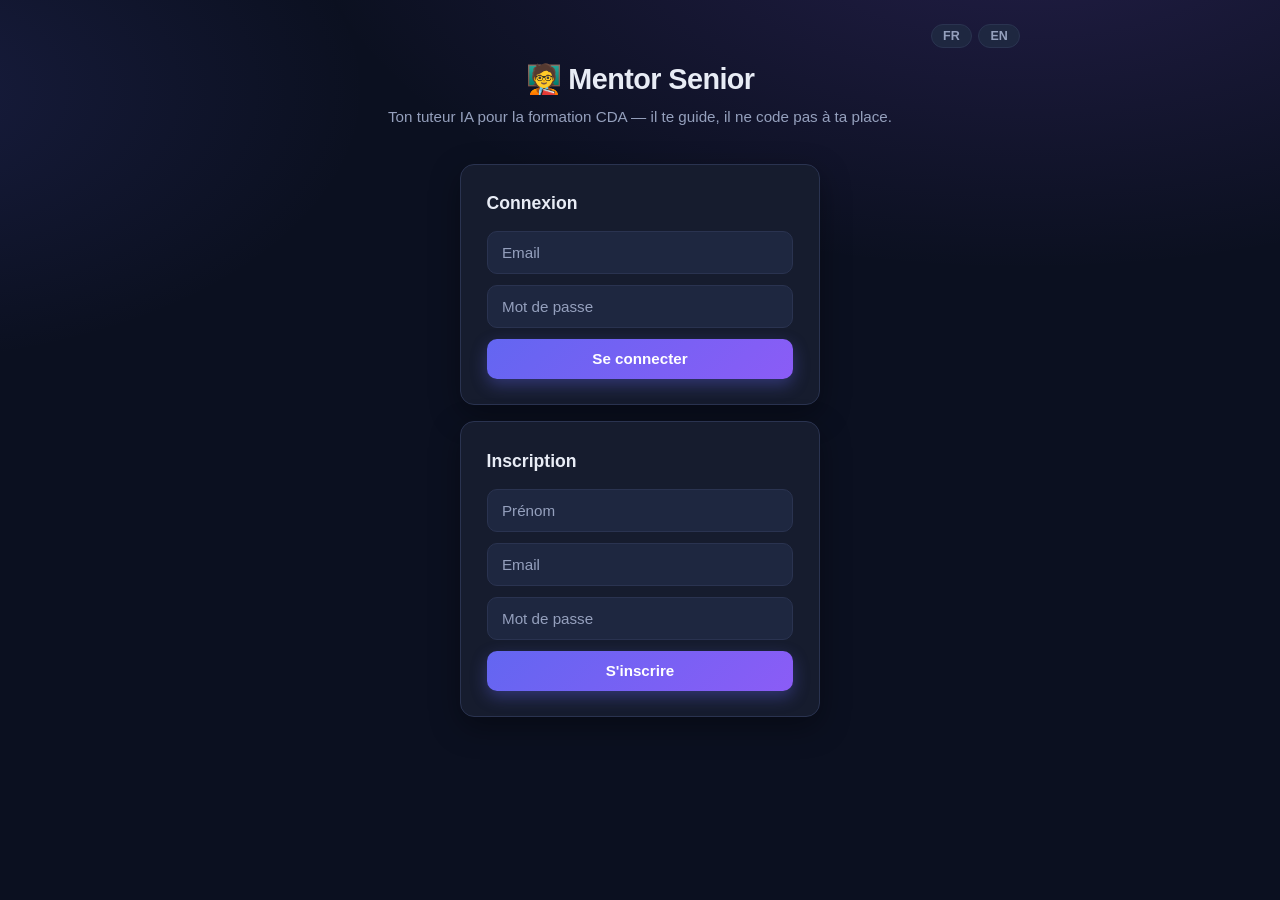
==== front/index.html @ 79ead321 "Initial commit - Agent Mentor CDA" ====
<!DOCTYPE html>
<html lang="fr">

<head>
    <meta charset="UTF-8">
    <meta name="viewport" content="width=device-width, initial-scale=1.0">
    <title>Mentor Senior - Assistant CDA</title>
    <link rel="stylesheet" href="css/style.css">
</head>

<body>

    <header>
        <div class="langues">
            <button type="button" data-lang="fr">FR</button>
            <button type="button" data-lang="en">EN</button>
        </div>
        <h1 data-i18n="title">🧑‍🏫 Mentor Senior</h1>
        <p data-i18n="subtitle">Ton tuteur IA pour la formation CDA — il te guide, il ne code pas à ta place.</p>
    </header>

    <!-- ═══════ VUE AUTH (visible si PAS connecté) ═══════ -->
    <div id="auth-view">
        <form id="login-form" class="auth-form">
            <h2>Connexion</h2>
            <input type="email" id="login-email" placeholder="Email" required>
            <input type="password" id="login-password" placeholder="Mot de passe" required>
            <button type="submit">Se connecter</button>
        </form>

        <form id="register-form" class="auth-form">
            <h2>Inscription</h2>
            <input type="text" id="register-firstname" placeholder="Prénom" required>
            <input type="email" id="register-email" placeholder="Email" required>
            <input type="password" id="register-password" placeholder="Mot de passe" required>
            <button type="submit">S'inscrire</button>
        </form>

        <p id="auth-error"></p>
    </div>

    <!-- ═══════ VUE CHAT (visible si connecté) ═══════ -->
    <div id="chat-view" style="display: none;">
        <div class="bienvenue">
            <span id="bonjour"></span>
            <button type="button" id="logout-btn">Déconnexion</button>
        </div>

        <label><input type="radio" name="mode" value="tutor" checked> <span data-i18n="mode_tutor">Tuteur</span></label>
        <label><input type="radio" name="mode" value="copilot"> <span data-i18n="mode_copilot">Copilote</span></label>

        <div id="conversation"></div>

        <form id="formulaire">
            <textarea id="saisie" data-i18n-placeholder="input_placeholder" placeholder="Pose ta question..." rows="3"></textarea>
            <button type="submit" data-i18n="send">Envoyer</button>
        </form>
    </div>

    <!-- Ordre important : services (api) → vue (ui) → controllers (chat, auth) → i18n -->
    <script src="js/api.js"></script>
    <script src="js/ui.js"></script>
    <script src="js/chat.js"></script>
    <script src="js/auth.js"></script>
    <script src="js/i18n.js"></script>
</body>

</html>
---- front/css/style.css ----
/* ===================== Reset & variables ===================== */
* { box-sizing: border-box; margin: 0; padding: 0; }

:root {
  --bg: #0b1020;
  --surface: #161c2e;
  --surface-2: #1e2740;
  --border: #2a3350;
  --text: #e8ecf5;
  --muted: #95a0bd;
  --accent: #6366f1;
  --accent-2: #8b5cf6;
  --danger: #f87171;
  --radius: 14px;
  --shadow: 0 10px 30px rgba(0, 0, 0, 0.35);
}

/* ===================== Base ===================== */
body {
  font-family: -apple-system, BlinkMacSystemFont, "Segoe UI", Roboto, Helvetica, Arial, sans-serif;
  background:
    radial-gradient(1200px 600px at 80% -10%, rgba(139, 92, 246, 0.18), transparent 60%),
    radial-gradient(900px 500px at -10% 10%, rgba(99, 102, 241, 0.15), transparent 55%),
    var(--bg);
  color: var(--text);
  min-height: 100vh;
  display: flex;
  flex-direction: column;
  align-items: center;
  padding: 1.5rem 1rem;
  line-height: 1.5;
}

/* ===================== Header ===================== */
header {
  width: 100%;
  max-width: 760px;
  text-align: center;
  margin-bottom: 1.2rem;
}

header h1 { font-size: 1.8rem; font-weight: 700; letter-spacing: -0.02em; }
header p { color: var(--muted); font-size: 0.95rem; margin-top: 0.3rem; }

.langues { display: flex; gap: 0.4rem; justify-content: flex-end; margin-bottom: 0.6rem; }
.langues button {
  padding: 0.25rem 0.7rem;
  font-size: 0.78rem;
  font-weight: 600;
  background: var(--surface-2);
  color: var(--muted);
  border: 1px solid var(--border);
  border-radius: 999px;
  cursor: pointer;
  transition: all 0.15s;
  box-shadow: none;
}
.langues button:hover { color: var(--text); border-color: var(--accent); filter: none; transform: none; }

/* ===================== Conteneurs ===================== */
#auth-view, #chat-view { width: 100%; max-width: 760px; }

/* ===================== Formulaires d'auth ===================== */
.auth-form {
  display: flex;
  flex-direction: column;
  gap: 0.7rem;
  max-width: 360px;
  margin: 1rem auto;
  padding: 1.6rem;
  background: var(--surface);
  border: 1px solid var(--border);
  border-radius: var(--radius);
  box-shadow: var(--shadow);
}

.auth-form h2 { font-size: 1.1rem; margin-bottom: 0.2rem; }
.auth-form input {
  padding: 0.75rem 0.9rem;
  border-radius: 10px;
  border: 1px solid var(--border);
  background: var(--surface-2);
  color: var(--text);
  font-size: 0.95rem;
  transition: border-color 0.15s, box-shadow 0.15s;
}
.auth-form input::placeholder { color: var(--muted); }
.auth-form input:focus {
  outline: none;
  border-color: var(--accent);
  box-shadow: 0 0 0 3px rgba(99, 102, 241, 0.25);
}
#auth-error { color: var(--danger); text-align: center; font-size: 0.9rem; min-height: 1.2rem; }

/* ===================== Boutons (par défaut) ===================== */
button {
  border: none;
  cursor: pointer;
  font-weight: 600;
  color: #fff;
  border-radius: 10px;
  padding: 0.7rem 1.2rem;
  font-size: 0.95rem;
  background: linear-gradient(135deg, var(--accent), var(--accent-2));
  box-shadow: 0 6px 16px rgba(99, 102, 241, 0.35);
  transition: transform 0.12s, filter 0.15s;
}
button:hover { filter: brightness(1.08); transform: translateY(-1px); }
button:active { transform: translateY(0); }

/* ===================== Barre "Bonjour" ===================== */
.bienvenue {
  display: flex;
  justify-content: space-between;
  align-items: center;
  background: var(--surface);
  border: 1px solid var(--border);
  border-radius: var(--radius);
  padding: 0.7rem 1rem;
  margin-bottom: 0.8rem;
}
#bonjour { font-weight: 600; }
#logout-btn {
  background: var(--surface-2);
  color: var(--muted);
  box-shadow: none;
  border: 1px solid var(--border);
  padding: 0.4rem 0.9rem;
  font-size: 0.82rem;
}
#logout-btn:hover { color: var(--text); border-color: var(--danger); filter: none; transform: none; }

/* ===================== Sélecteur de mode ===================== */
#chat-view > label {
  display: inline-flex;
  align-items: center;
  gap: 0.35rem;
  margin: 0 0.4rem 0.8rem 0;
  font-size: 0.9rem;
  color: var(--muted);
  cursor: pointer;
}
#chat-view > label input { accent-color: var(--accent); }

/* ===================== Conversation ===================== */
#conversation {
  display: flex;
  flex-direction: column;
  gap: 0.7rem;
  height: 55vh;
  overflow-y: auto;
  background: var(--surface);
  border: 1px solid var(--border);
  border-radius: var(--radius);
  padding: 1rem;
  margin-bottom: 0.8rem;
}
#conversation::-webkit-scrollbar { width: 8px; }
#conversation::-webkit-scrollbar-thumb { background: var(--border); border-radius: 999px; }

/* ===================== Bulles de message ===================== */
.message {
  padding: 0.8rem 1rem;
  border-radius: 16px;
  line-height: 1.55;
  white-space: pre-wrap;
  max-width: 80%;
  font-size: 0.95rem;
  animation: pop 0.18s ease-out;
}
.message.user {
  background: linear-gradient(135deg, var(--accent), var(--accent-2));
  color: #fff;
  align-self: flex-end;
  border-bottom-right-radius: 4px;
}
.message.agent {
  background: var(--surface-2);
  color: var(--text);
  align-self: flex-start;
  border-bottom-left-radius: 4px;
  border: 1px solid var(--border);
}

@keyframes pop {
  from { opacity: 0; transform: translateY(6px); }
  to { opacity: 1; transform: translateY(0); }
}

/* ===================== Formulaire de saisie ===================== */
#formulaire { display: flex; gap: 0.6rem; }
#saisie {
  flex: 1;
  resize: none;
  font-family: inherit;
  font-size: 0.95rem;
  padding: 0.8rem 1rem;
  border-radius: 12px;
  border: 1px solid var(--border);
  background: var(--surface);
  color: var(--text);
  transition: border-color 0.15s, box-shadow 0.15s;
}
#saisie::placeholder { color: var(--muted); }
#saisie:focus {
  outline: none;
  border-color: var(--accent);
  box-shadow: 0 0 0 3px rgba(99, 102, 241, 0.25);
}

/* ===================== Responsive ===================== */
@media (max-width: 600px) {
  header h1 { font-size: 1.4rem; }
  .message { max-width: 90%; }
  #conversation { height: 50vh; }
}
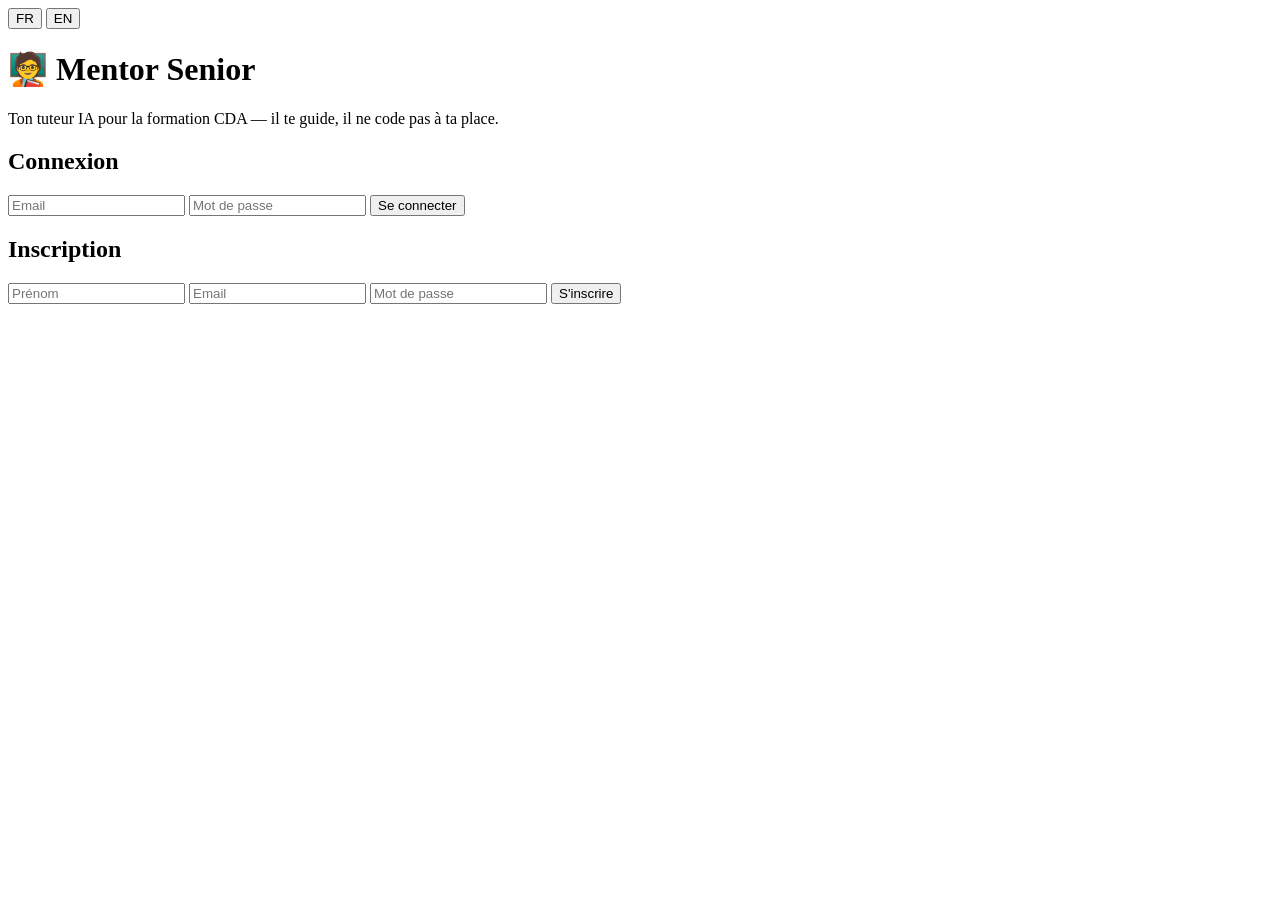
==== commit b7954614: "Fix chemins statiques + base /mentor pour le deploiement" ====
--- a/front/index.html
+++ b/front/index.html
@@ -4,6 +4,8 @@
 <head>
     <meta charset="UTF-8">
     <meta name="viewport" content="width=device-width, initial-scale=1.0">
+    <!-- L'app est servie sous /mentor/ : tous les chemins relatifs partent de là -->
+    <base href="/mentor/">
     <title>Mentor Senior - Assistant CDA</title>
     <link rel="stylesheet" href="css/style.css">
 </head>
